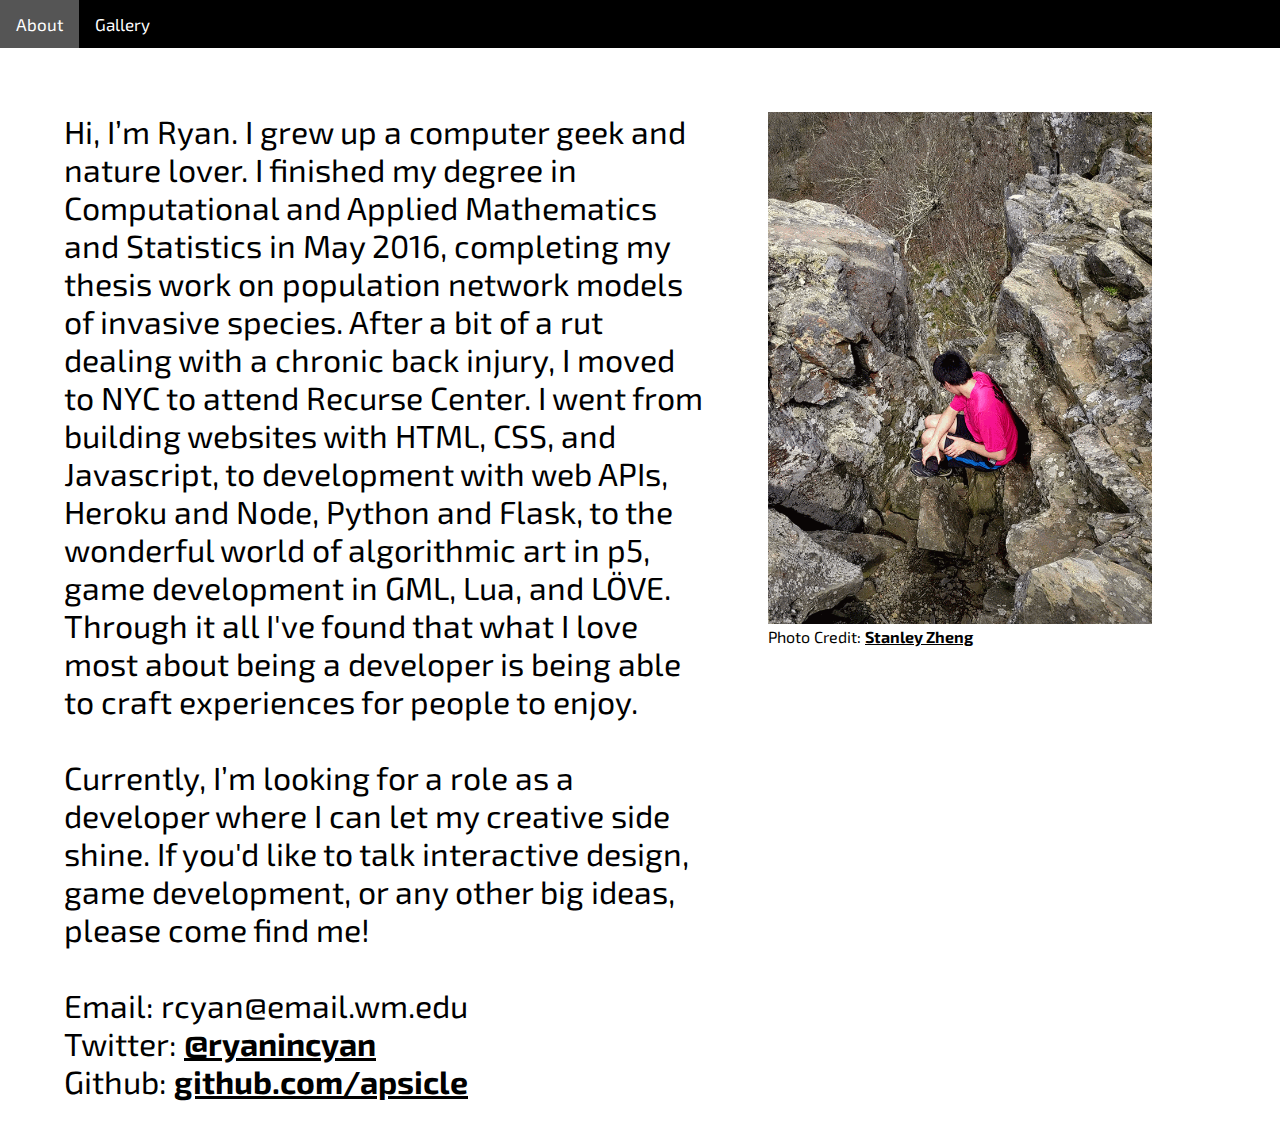
==== index.html @ 7eefd026 "release 1.0 woohoo" ====
<!DOCTYPE HTML>
<meta charset="UTF-8">
<html>
<head>
	<title>Ryan Yan</title>
	<link href="https://fonts.googleapis.com/css?family=Exo+2:200" rel="stylesheet">
	<link rel="stylesheet" href="css/style.css">
	<script src='js/modernizr.js'></script>
	<script src="https://code.jquery.com/jquery-1.10.2.js"></script>

	<div class="navbar-container">
		<ul class="topnav" id="main-topnav">
			<li><a href="index.html" onclick="show_about()">About</a></li>
			<li><a href="gallery.html" onclick="show_carousel()">Gallery</a></li>
		</ul>
	</div>
</head>

<body>
	<div id="about_page">
		<p id="column1">Hi, I’m Ryan. I grew up a computer geek and nature lover. I finished my degree in Computational and Applied Mathematics and Statistics in May 2016, completing my thesis work on population network models of invasive species. After a bit of a rut dealing with a chronic back injury, I moved to NYC to attend Recurse Center. I went from building websites with HTML, CSS, and Javascript, to development with web APIs, Heroku and Node, Python and Flask, to the wonderful world of algorithmic art in p5, game development in GML, Lua, and LÖVE. Through it all I've found that what I love most about being a developer is being able to craft experiences for people to enjoy.
		<br>
		<br>
		Currently, I’m looking for a role as a developer where I can let my creative side shine. If you'd like to talk interactive design, game development, or any other big ideas, please come find me!
		<br>
		<br>
		Email: rcyan@email.wm.edu
		<br>
		Twitter: <a style="color: black;" class='my_link' href="https://twitter.com/ryanincyan">@ryanincyan</a>
		<br>
		Github: <a style="color: black;" class='my_link' href="https://github.com/apsicle">github.com/apsicle</a>
		</p><div id="column2"><img src="splash.gif">Photo Credit: <a style="color: black" class='my_link' href="https://twitter.com/StanZheng">Stanley Zheng</a></div>

	</div>
</body>
</html>
---- css/style.css ----
html {
	height: 100%;
	width: 100%;
}

body {
	font-family: 'Exo 2', sans-serif;
	background-color: white;
	overflow: hidden;
	height: 100%;
	width: 100%;
	margin: 0;
}

/* across all pages */
.my_link {
	color: white;
	font-weight: bold;
}

#column1 {
	width: 50%;
	height: auto;
	margin-left: 5%;
	margin-top: 5%;
	font-size: 32px;
	position: relative;
	vertical-align: top;
	display: inline-block;
}

#column2 {
	width: 30%;
	height: auto;
	margin-left: 5%;
	margin-top: 5%;
	position: relative;
	display: inline-block;
}

#column2 img {
	width: 100%;
	height: 100%;

}

/*
#fig_1:hover .overlay {
	opacity: 1;
	transform: scale(1.25, 1.25);
}

#fig_2:hover .overlay {
	opacity: 1;
	transform: scale(1.25, 1.25);
}

#fig_3:hover .overlay {
	opacity: 1;
	transform: scale(1.25, 1.25);
}

#fig_4:hover .overlay {
	opacity: 1;
	transform: scale(1.25, 1.25);
}

#fig_5:hover .overlay {
	opacity: 1;
	transform: scale(1.25, 1.25);
}
*/

ul.topnav {
    list-style-type:none;
    margin: 0;
    padding: 0;
    width: 100%;
    overflow: hidden;
    position: relative;
    background-color: black;
}

ul.topnav li {
    float: left;
    text-align: center;
    color: white;
}

ul.topnav li a {
    display: inline-block;
    color: #ffffff;
    text-align: center;
    padding: 14px 16px;
    text-decoration: none;
    transition: 0.3s;
    font-size: 17px;
}

ul.topnav li a:hover {background-color: #555;}

ul.topnav li.icon {display:none;}

/* About page */

#about_page {
	background: white;
	width: 100%;
	height: 100%;
	display: inline-block;
	transition: background-color 1s ease-out;
}

/*Image carousel containers and video overlays*/
#carousel_page{
	background: white;
	position: relative;
	width: 100%;
	height: 100%;
	margin: 0 auto;
	display: inline-block;
	transition: background-color 1s ease-out;
}

.carousel_container {
	margin: 0 auto; 
	margin-top: 10%;
	margin-left: 20%;
	width: 800px;
	height: 450px;
	position: relative;
	perspective: 4000px;
	display: inline-block;
}

#carousel {
	width: 100%;
	height: 100%;
	position: absolute;
	transform-style: preserve-3d;
	transition: transform 1.0s ease-out;
}

#carousel figure {
	margin: 0;
	display: block;
	position: absolute;
	width: 640px;
	height: 360px;
	left: 30px;
	top: 30px;
	transition: transform 1.0s ease, scale 1.0s ease;
}

.carousel_image {
  	width: 100%;
  	height: 100%;
	position: absolute;
}

.overlay {
    position: absolute; 
    width: 100%;
    height: 100%;
	opacity: 0;
	transition: all 0.5s ease-out;

}

/*Buttons to move through the carousel*/

.button_container {
	position: relative;
	margin-left: 20%;
	text-align: left;
}

.my_button {
	color: white;
	font-size: 24px;
	margin: 10px;
	position: relative;
	display: inline-block;
}

/*Side bar with titles of projects / descriptions*/

.sidebar {
	opacity: 0;
	box-shadow: 10px;
	border-width: 2px;
	border-color: white;
	border-top-style: solid;
	border-bottom-style: solid;

	padding-left: 5px;
	padding-top: 5px;

	margin-left: 10%;
	
	width: 25%;
	height: 80%;
	position: absolute;
	display: inline-block;

	transition: opacity 0.5s linear;
}

#item_title {
	color: white;
	text-align: center;
	font-size: 32px;
	opacity: 1;
	transition: opacity 0.5s linear;
}

#item_description {
	color: white;
	text-align: left;
	font-size: 28px;
	opacity: 1;
	transition: opacity 0.5s linear;
}
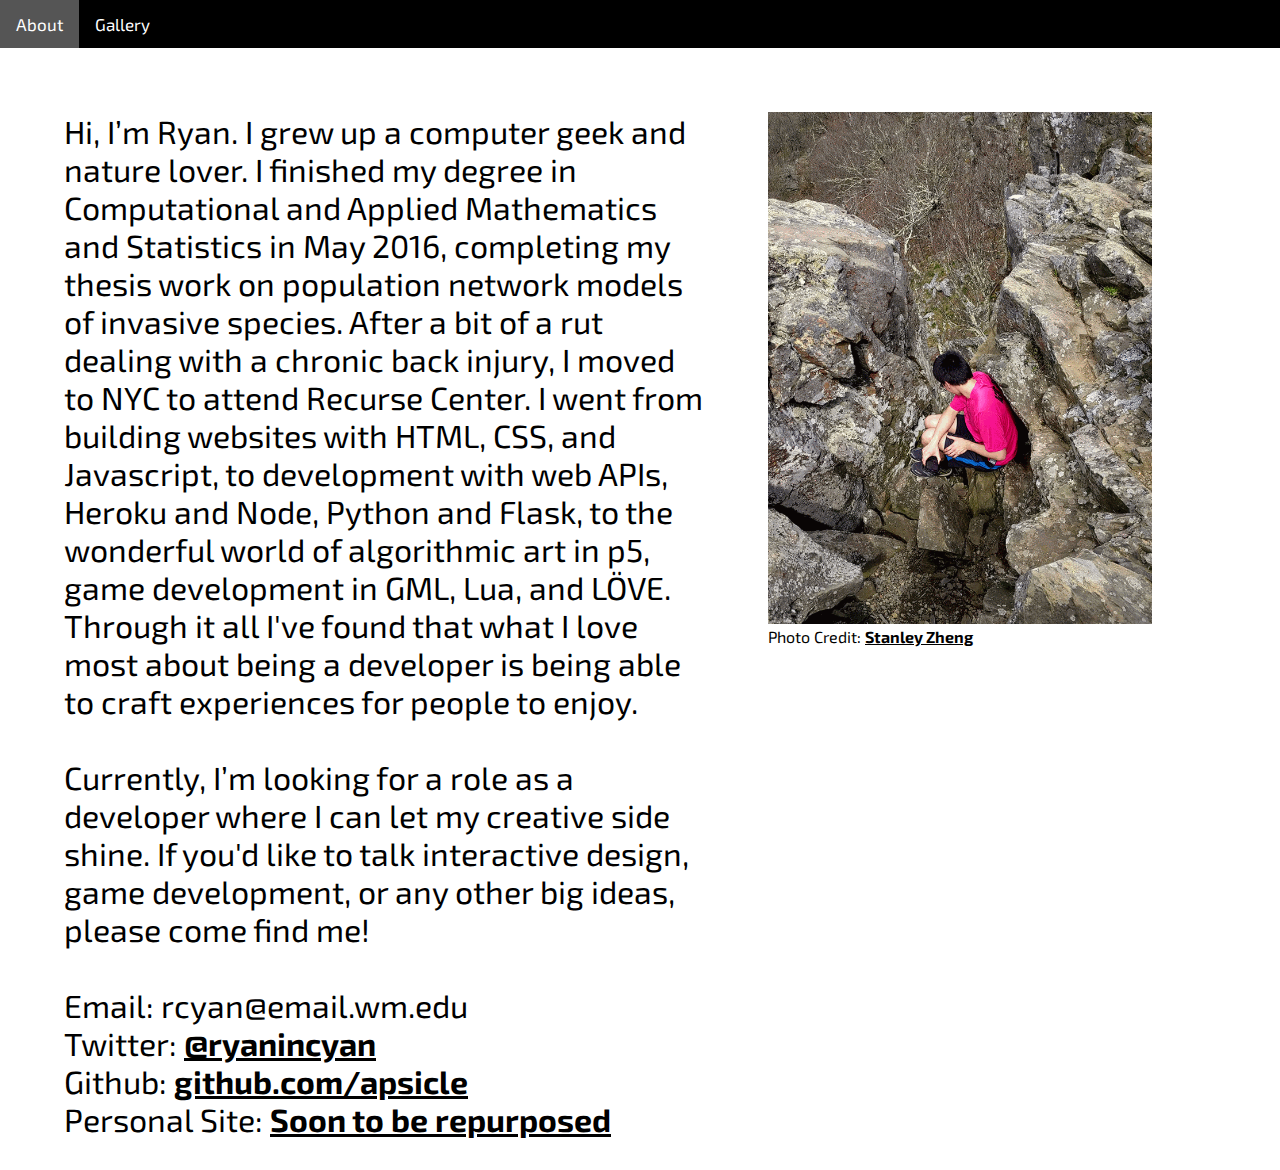
==== commit cec95ed8: "added link to old site" ====
--- a/index.html
+++ b/index.html
@@ -29,8 +29,9 @@
 		Twitter: <a style="color: black;" class='my_link' href="https://twitter.com/ryanincyan">@ryanincyan</a>
 		<br>
 		Github: <a style="color: black;" class='my_link' href="https://github.com/apsicle">github.com/apsicle</a>
+		<br>
+		Personal Site: <a style="color: black;" class='my_link' href="http://ryancyan.com/">Soon to be repurposed</a>
 		</p><div id="column2"><img src="splash.gif">Photo Credit: <a style="color: black" class='my_link' href="https://twitter.com/StanZheng">Stanley Zheng</a></div>
-
 	</div>
 </body>
 </html>
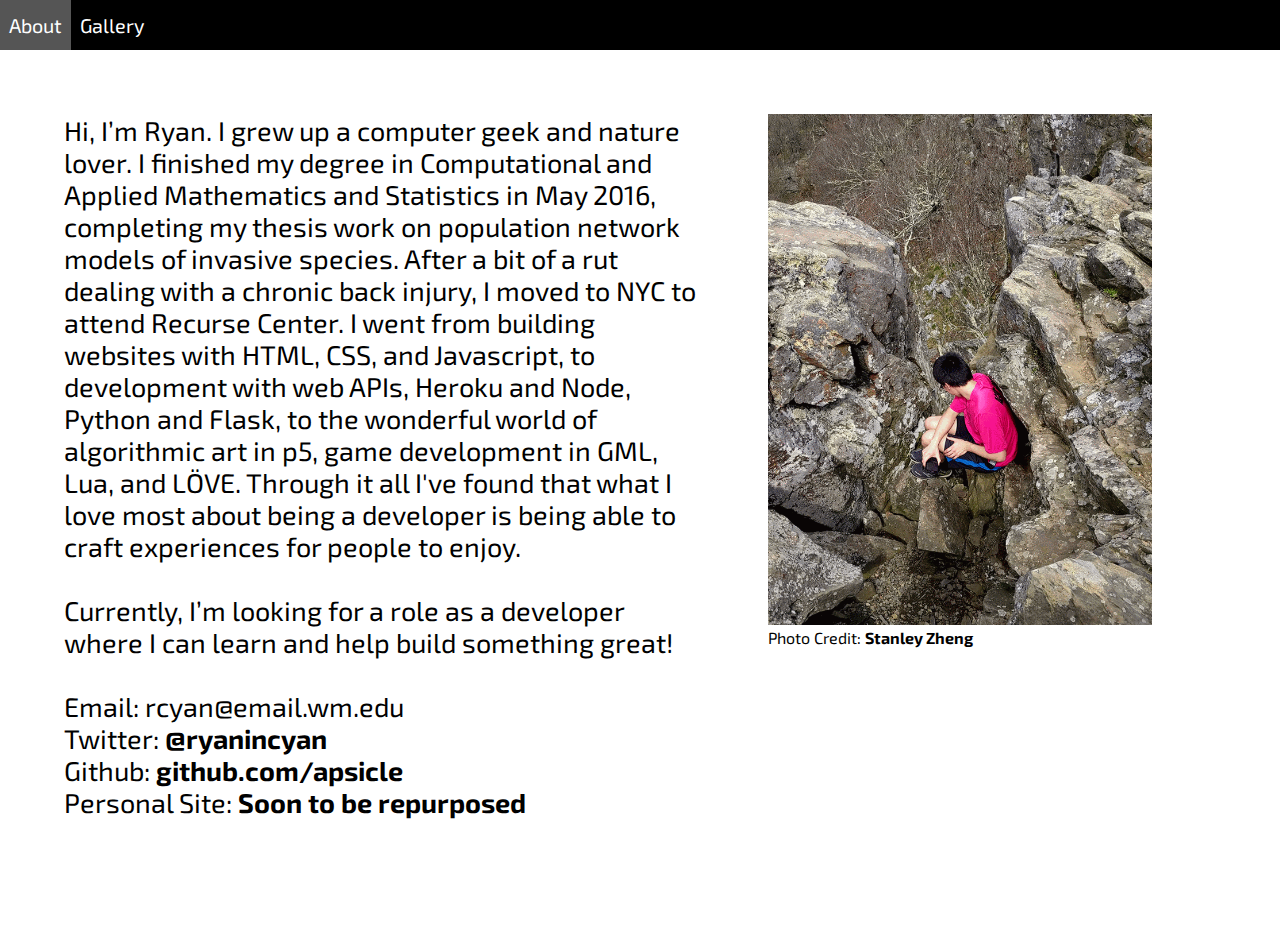
==== commit fc51a55c: "moved some containers around" ====
--- a/index.html
+++ b/index.html
@@ -7,6 +7,7 @@
 	<link rel="stylesheet" href="css/style.css">
 	<script src='js/modernizr.js'></script>
 	<script src="https://code.jquery.com/jquery-1.10.2.js"></script>
+	
 
 	<div class="navbar-container">
 		<ul class="topnav" id="main-topnav">
@@ -21,7 +22,7 @@
 		<p id="column1">Hi, I’m Ryan. I grew up a computer geek and nature lover. I finished my degree in Computational and Applied Mathematics and Statistics in May 2016, completing my thesis work on population network models of invasive species. After a bit of a rut dealing with a chronic back injury, I moved to NYC to attend Recurse Center. I went from building websites with HTML, CSS, and Javascript, to development with web APIs, Heroku and Node, Python and Flask, to the wonderful world of algorithmic art in p5, game development in GML, Lua, and LÖVE. Through it all I've found that what I love most about being a developer is being able to craft experiences for people to enjoy.
 		<br>
 		<br>
-		Currently, I’m looking for a role as a developer where I can let my creative side shine. If you'd like to talk interactive design, game development, or any other big ideas, please come find me!
+		Currently, I’m looking for a role as a developer where I can learn and help build something great!
 		<br>
 		<br>
 		Email: rcyan@email.wm.edu
--- a/css/style.css
+++ b/css/style.css
@@ -16,24 +16,25 @@
 .my_link {
 	color: white;
 	font-weight: bold;
+	text-decoration: none;
 }
 
 #column1 {
-	width: 50%;
+	width: 50vw;
 	height: auto;
-	margin-left: 5%;
-	margin-top: 5%;
-	font-size: 32px;
+	margin-left: 5vw;
+	margin-top: 5vw;
+	font-size: 3vh;
 	position: relative;
 	vertical-align: top;
 	display: inline-block;
 }
 
 #column2 {
-	width: 30%;
+	width: 30vw;
 	height: auto;
-	margin-left: 5%;
-	margin-top: 5%;
+	margin-left: 5vw;
+	margin-top: 5vw;
 	position: relative;
 	display: inline-block;
 }
@@ -91,10 +92,10 @@
     display: inline-block;
     color: #ffffff;
     text-align: center;
-    padding: 14px 16px;
+    padding: 1vw 1vh;
     text-decoration: none;
     transition: 0.3s;
-    font-size: 17px;
+    font-size: 2.2vh;
 }
 
 ul.topnav li a:hover {background-color: #555;}
@@ -105,8 +106,8 @@
 
 #about_page {
 	background: white;
-	width: 100%;
-	height: 100%;
+	width: 100vw;
+	height: 100vh;
 	display: inline-block;
 	transition: background-color 1s ease-out;
 }
@@ -126,8 +127,8 @@
 	margin: 0 auto; 
 	margin-top: 10%;
 	margin-left: 20%;
-	width: 800px;
-	height: 450px;
+	width: 41.67vw;
+	height: 41.67vh;
 	position: relative;
 	perspective: 4000px;
 	display: inline-block;
@@ -145,10 +146,10 @@
 	margin: 0;
 	display: block;
 	position: absolute;
-	width: 640px;
-	height: 360px;
-	left: 30px;
-	top: 30px;
+	width: 33.33vw;
+	height: 33.33vh;
+	left: 1.5vw;
+	top: 2.8vh;
 	transition: transform 1.0s ease, scale 1.0s ease;
 }
 
@@ -156,6 +157,7 @@
   	width: 100%;
   	height: 100%;
 	position: absolute;
+
 }
 
 .overlay {
@@ -171,14 +173,17 @@
 
 .button_container {
 	position: relative;
-	margin-left: 20%;
+	margin-left: 17vw;
+	margin-top: 10vh;
 	text-align: left;
 }
 
+.my_button:hover {transform: scale(1.1, 1.1); cursor: pointer;}
+
 .my_button {
 	color: white;
-	font-size: 24px;
-	margin: 10px;
+	font-size: 2.4vh;
+	margin: 1vw;
 	position: relative;
 	display: inline-block;
 }
@@ -187,19 +192,20 @@
 
 .sidebar {
 	opacity: 0;
-	box-shadow: 10px;
-	border-width: 2px;
+	box-shadow: .5vw;
+	
+	border-width: .025vw;
 	border-color: white;
 	border-top-style: solid;
 	border-bottom-style: solid;
 
-	padding-left: 5px;
-	padding-top: 5px;
-
-	margin-left: 10%;
+	padding-left: .25vw;
+	padding-top: 0;
+
+	margin-left: 15vw;
 	
-	width: 25%;
-	height: 80%;
+	width: 20vw;
+	height: 50vh;
 	position: absolute;
 	display: inline-block;
 
@@ -209,7 +215,7 @@
 #item_title {
 	color: white;
 	text-align: center;
-	font-size: 32px;
+	font-size: 3vh;
 	opacity: 1;
 	transition: opacity 0.5s linear;
 }
@@ -217,7 +223,7 @@
 #item_description {
 	color: white;
 	text-align: left;
-	font-size: 28px;
+	font-size: 2.4vh;
 	opacity: 1;
 	transition: opacity 0.5s linear;
 }
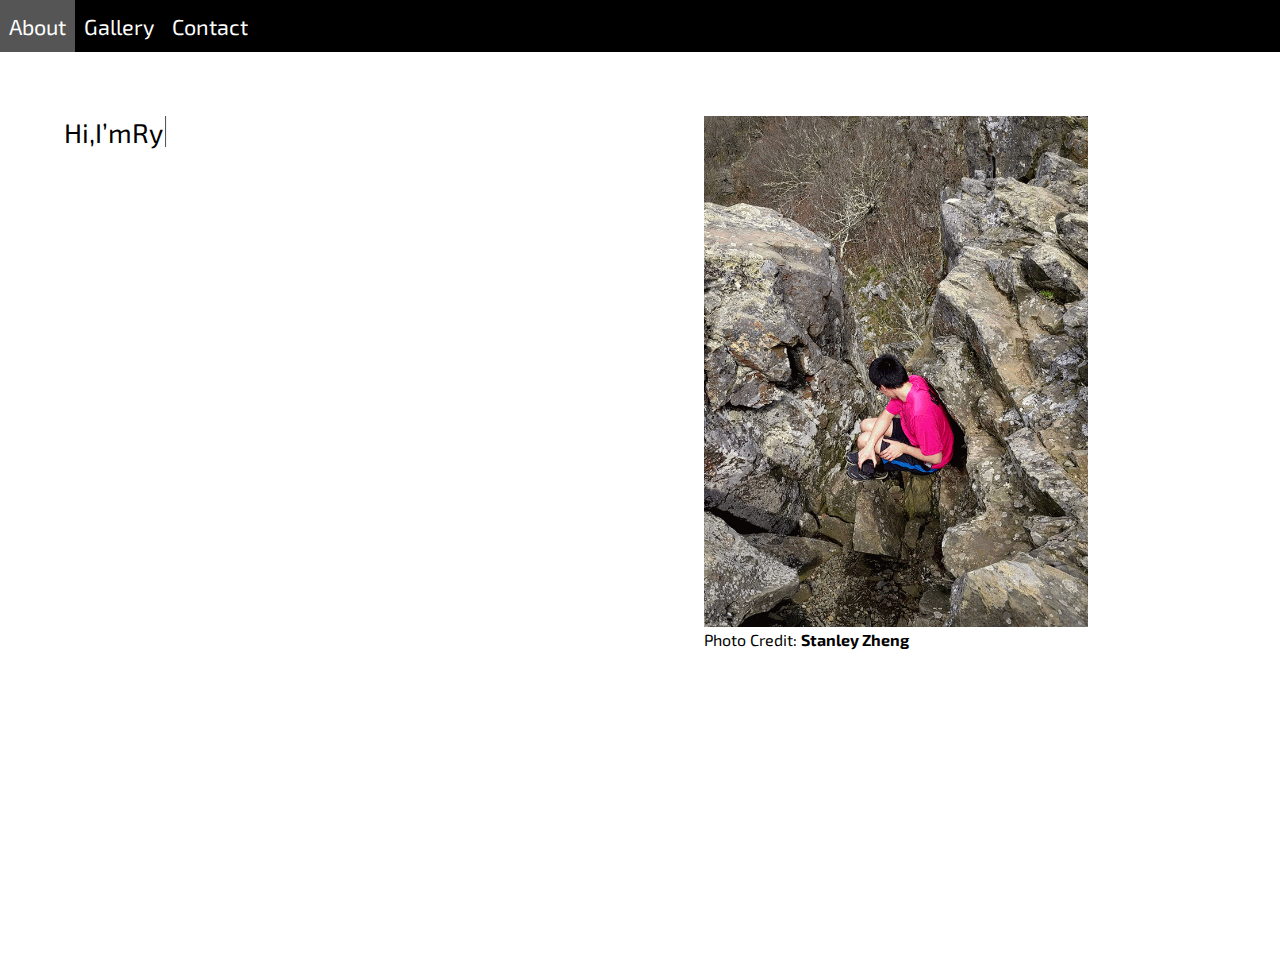
==== commit a8979948: "added cursor animation" ====
--- a/index.html
+++ b/index.html
@@ -7,18 +7,21 @@
 	<link rel="stylesheet" href="css/style.css">
 	<script src='js/modernizr.js'></script>
 	<script src="https://code.jquery.com/jquery-1.10.2.js"></script>
+	<script src='js/game.js'></script>
 	
 
 	<div class="navbar-container">
 		<ul class="topnav" id="main-topnav">
 			<li><a href="index.html" onclick="show_about()">About</a></li>
 			<li><a href="gallery.html" onclick="show_carousel()">Gallery</a></li>
+			<li><a href="contact.html" onclick="show_contact()">Contact</a></li>
 		</ul>
 	</div>
 </head>
 
 <body>
 	<div id="about_page">
+		<!--
 		<p id="column1">Hi, I’m Ryan. I grew up a computer geek and nature lover. I finished my degree in Computational and Applied Mathematics and Statistics in May 2016, completing my thesis work on population network models of invasive species. After a bit of a rut dealing with a chronic back injury, I moved to NYC to attend Recurse Center. I went from building websites with HTML, CSS, and Javascript, to development with web APIs, Heroku and Node, Python and Flask, to the wonderful world of algorithmic art in p5, game development in GML, Lua, and LÖVE. Through it all I've found that what I love most about being a developer is being able to craft experiences for people to enjoy.
 		<br>
 		<br>
@@ -32,7 +35,11 @@
 		Github: <a style="color: black;" class='my_link' href="https://github.com/apsicle">github.com/apsicle</a>
 		<br>
 		Personal Site: <a style="color: black;" class='my_link' href="http://ryancyan.com/">Soon to be repurposed</a>
-		</p><div id="column2"><img src="splash.gif">Photo Credit: <a style="color: black" class='my_link' href="https://twitter.com/StanZheng">Stanley Zheng</a></div>
+		!-->
+		
+		<p id="column1_1"></p>
+		<p id="column1_2"></p>
+		<div id="column2"><img src="splash.gif">Photo Credit: <a style="color: black" class='my_link' href="https://twitter.com/StanZheng">Stanley Zheng</a></div>
 	</div>
 </body>
 </html>
--- a/css/style.css
+++ b/css/style.css
@@ -10,6 +10,7 @@
 	height: 100%;
 	width: 100%;
 	margin: 0;
+	transition: background-color 1s ease-out;
 }
 
 /* across all pages */
@@ -18,59 +19,6 @@
 	font-weight: bold;
 	text-decoration: none;
 }
-
-#column1 {
-	width: 50vw;
-	height: auto;
-	margin-left: 5vw;
-	margin-top: 5vw;
-	font-size: 3vh;
-	position: relative;
-	vertical-align: top;
-	display: inline-block;
-}
-
-#column2 {
-	width: 30vw;
-	height: auto;
-	margin-left: 5vw;
-	margin-top: 5vw;
-	position: relative;
-	display: inline-block;
-}
-
-#column2 img {
-	width: 100%;
-	height: 100%;
-
-}
-
-/*
-#fig_1:hover .overlay {
-	opacity: 1;
-	transform: scale(1.25, 1.25);
-}
-
-#fig_2:hover .overlay {
-	opacity: 1;
-	transform: scale(1.25, 1.25);
-}
-
-#fig_3:hover .overlay {
-	opacity: 1;
-	transform: scale(1.25, 1.25);
-}
-
-#fig_4:hover .overlay {
-	opacity: 1;
-	transform: scale(1.25, 1.25);
-}
-
-#fig_5:hover .overlay {
-	opacity: 1;
-	transform: scale(1.25, 1.25);
-}
-*/
 
 ul.topnav {
     list-style-type:none;
@@ -95,12 +43,43 @@
     padding: 1vw 1vh;
     text-decoration: none;
     transition: 0.3s;
-    font-size: 2.2vh;
+    font-size: 2.4vh;
 }
 
 ul.topnav li a:hover {background-color: #555;}
 
 ul.topnav li.icon {display:none;}
+
+
+
+/*
+#fig_1:hover .overlay {
+	opacity: 1;
+	transform: scale(1.25, 1.25);
+}
+
+#fig_2:hover .overlay {
+	opacity: 1;
+	transform: scale(1.25, 1.25);
+}
+
+#fig_3:hover .overlay {
+	opacity: 1;
+	transform: scale(1.25, 1.25);
+}
+
+#fig_4:hover .overlay {
+	opacity: 1;
+	transform: scale(1.25, 1.25);
+}
+
+#fig_5:hover .overlay {
+	opacity: 1;
+	transform: scale(1.25, 1.25);
+}
+*/
+
+
 
 /* About page */
 
@@ -112,6 +91,54 @@
 	transition: background-color 1s ease-out;
 }
 
+#column1_1 {
+	width: 45vw;
+	height: auto;
+	margin-left: 5vw;
+	margin-top: 5vw;
+	font-size: 3vh;
+	position: absolute;
+	vertical-align: top;
+	display: inline-block;
+}
+
+#column1_1 img {
+	width: auto;
+	height: auto;
+	max-height: 3.5vh;
+	max-width: 3.5vh;
+	margin: 0;
+	position: absolute;
+}
+
+#column1_2 {
+	width: 45vw;
+	height: auto;
+	margin-left: 5vw;
+	margin-top: 0vw;
+	font-size: 3vh;
+	position: absolute;
+	vertical-align: top;
+	display: inline-block;
+}
+
+#column2 {
+	width: 30vw;
+	height: auto;
+	margin-left: 55vw;
+	margin-top: 5vw;
+	position: absolute;
+	display: inline-block;
+}
+
+#column2 img {
+	width: 100%;
+	height: 100%;
+	position: relative;
+
+}
+
+/*Gallery Page*/
 /*Image carousel containers and video overlays*/
 #carousel_page{
 	background: white;
@@ -125,8 +152,8 @@
 
 .carousel_container {
 	margin: 0 auto; 
-	margin-top: 10%;
-	margin-left: 20%;
+	margin-top: 10vh;
+	margin-left: 20vw;
 	width: 41.67vw;
 	height: 41.67vh;
 	position: relative;
@@ -147,7 +174,7 @@
 	display: block;
 	position: absolute;
 	width: 33.33vw;
-	height: 33.33vh;
+	height: 37.33vh;
 	left: 1.5vw;
 	top: 2.8vh;
 	transition: transform 1.0s ease, scale 1.0s ease;
@@ -173,7 +200,7 @@
 
 .button_container {
 	position: relative;
-	margin-left: 17vw;
+	margin-left: 16vw;
 	margin-top: 10vh;
 	text-align: left;
 }
@@ -182,7 +209,7 @@
 
 .my_button {
 	color: white;
-	font-size: 2.4vh;
+	font-size: 2.7vh;
 	margin: 1vw;
 	position: relative;
 	display: inline-block;
@@ -215,7 +242,7 @@
 #item_title {
 	color: white;
 	text-align: center;
-	font-size: 3vh;
+	font-size: 3.5vh;
 	opacity: 1;
 	transition: opacity 0.5s linear;
 }
@@ -223,7 +250,7 @@
 #item_description {
 	color: white;
 	text-align: left;
-	font-size: 2.4vh;
+	font-size: 2.7vh;
 	opacity: 1;
 	transition: opacity 0.5s linear;
 }
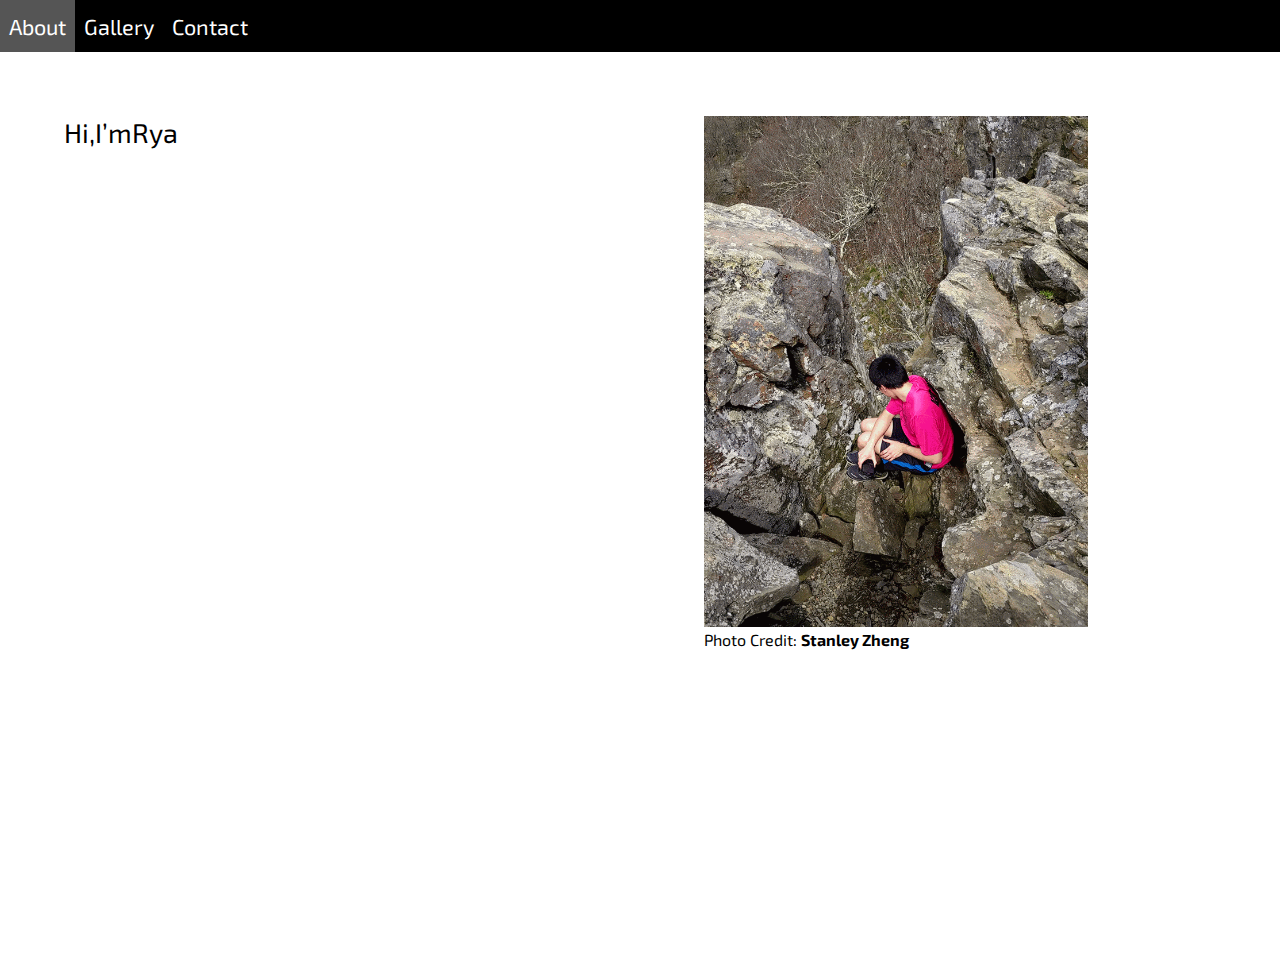
==== commit de5c2b84: "Switched out gif for performance on mobile and changed button transition to match feel of other comp" ====
--- a/index.html
+++ b/index.html
@@ -39,7 +39,7 @@
 		
 		<p id="column1_1"></p>
 		<p id="column1_2"></p>
-		<div id="column2"><img src="splash.gif">Photo Credit: <a style="color: black" class='my_link' href="https://twitter.com/StanZheng">Stanley Zheng</a></div>
+		<div id="column2"><img src="output/tmp-2.gif">Photo Credit: <a style="color: black" class='my_link' href="https://twitter.com/StanZheng">Stanley Zheng</a></div>
 	</div>
 </body>
 </html>
--- a/css/style.css
+++ b/css/style.css
@@ -200,12 +200,12 @@
 
 .button_container {
 	position: relative;
-	margin-left: 16vw;
+	margin-left: 15vw;
 	margin-top: 10vh;
 	text-align: left;
 }
 
-.my_button:hover {transform: scale(1.1, 1.1); cursor: pointer;}
+.my_button:hover {transform: scale(1.2, 1.2); cursor: pointer;}
 
 .my_button {
 	color: white;
@@ -213,6 +213,7 @@
 	margin: 1vw;
 	position: relative;
 	display: inline-block;
+	transition: transform .5s ease-out;
 }
 
 /*Side bar with titles of projects / descriptions*/
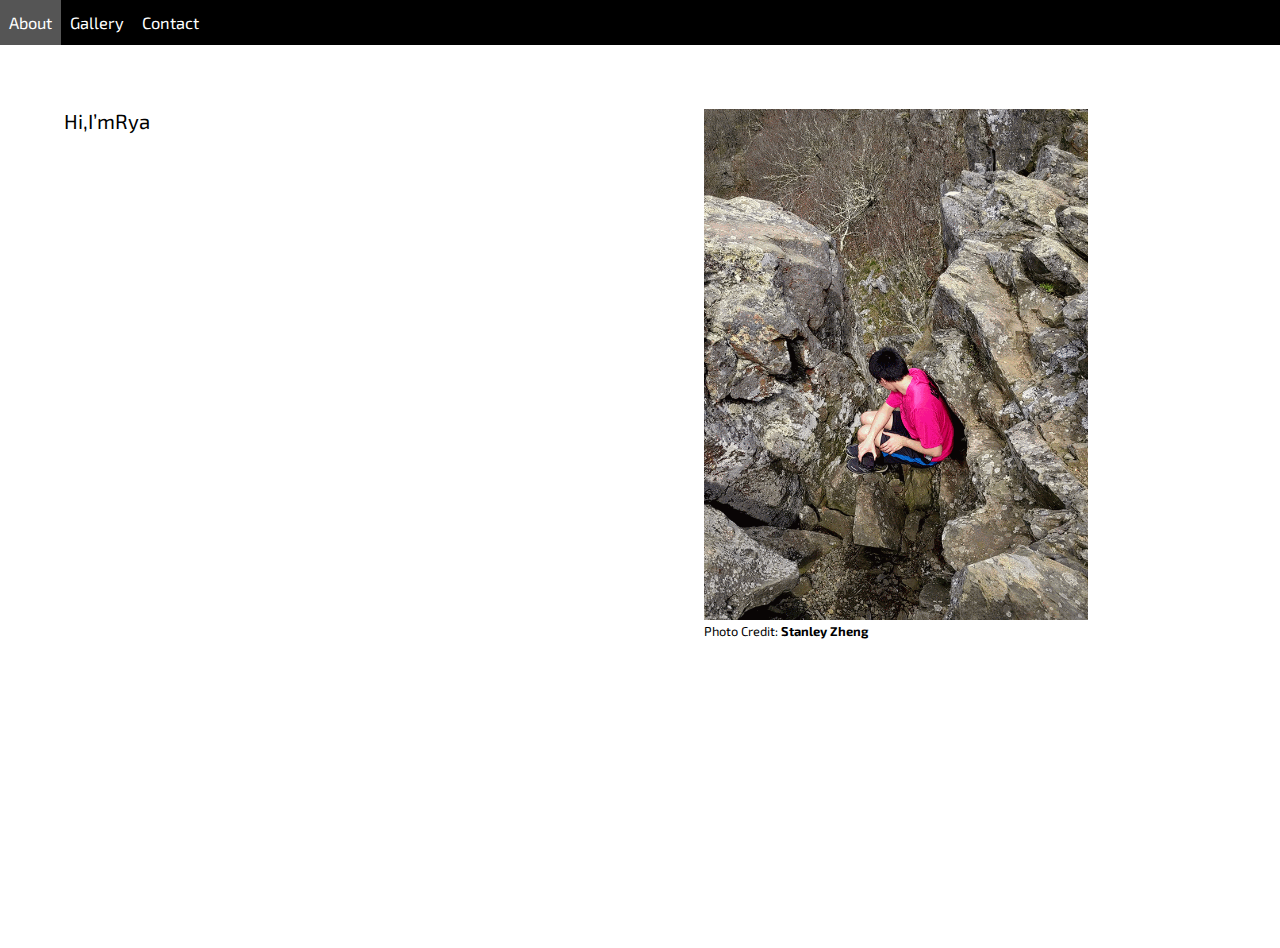
==== commit 307198c8: "Changed font from vh to vw to be more responsive" ====
--- a/index.html
+++ b/index.html
@@ -12,9 +12,9 @@
 
 	<div class="navbar-container">
 		<ul class="topnav" id="main-topnav">
-			<li><a href="index.html" onclick="show_about()">About</a></li>
-			<li><a href="gallery.html" onclick="show_carousel()">Gallery</a></li>
-			<li><a href="contact.html" onclick="show_contact()">Contact</a></li>
+			<li><a href="index.html">About</a></li>
+			<li><a href="gallery.html">Gallery</a></li>
+			<li><a href="contact.html">Contact</a></li>
 		</ul>
 	</div>
 </head>
--- a/css/style.css
+++ b/css/style.css
@@ -43,7 +43,7 @@
     padding: 1vw 1vh;
     text-decoration: none;
     transition: 0.3s;
-    font-size: 2.4vh;
+    font-size: 1.28vw;
 }
 
 ul.topnav li a:hover {background-color: #555;}
@@ -96,7 +96,7 @@
 	height: auto;
 	margin-left: 5vw;
 	margin-top: 5vw;
-	font-size: 3vh;
+	font-size: 1.6vw;
 	position: absolute;
 	vertical-align: top;
 	display: inline-block;
@@ -116,7 +116,7 @@
 	height: auto;
 	margin-left: 5vw;
 	margin-top: 0vw;
-	font-size: 3vh;
+	font-size: 1.6vw;
 	position: absolute;
 	vertical-align: top;
 	display: inline-block;
@@ -127,6 +127,7 @@
 	height: auto;
 	margin-left: 55vw;
 	margin-top: 5vw;
+	font-size: 1vw;
 	position: absolute;
 	display: inline-block;
 }
@@ -209,7 +210,7 @@
 
 .my_button {
 	color: white;
-	font-size: 2.7vh;
+	font-size: 1.44vw;
 	margin: 1vw;
 	position: relative;
 	display: inline-block;
@@ -243,7 +244,7 @@
 #item_title {
 	color: white;
 	text-align: center;
-	font-size: 3.5vh;
+	font-size: 1.86vw;
 	opacity: 1;
 	transition: opacity 0.5s linear;
 }
@@ -251,7 +252,7 @@
 #item_description {
 	color: white;
 	text-align: left;
-	font-size: 2.7vh;
+	font-size: 1.44vw;
 	opacity: 1;
 	transition: opacity 0.5s linear;
 }
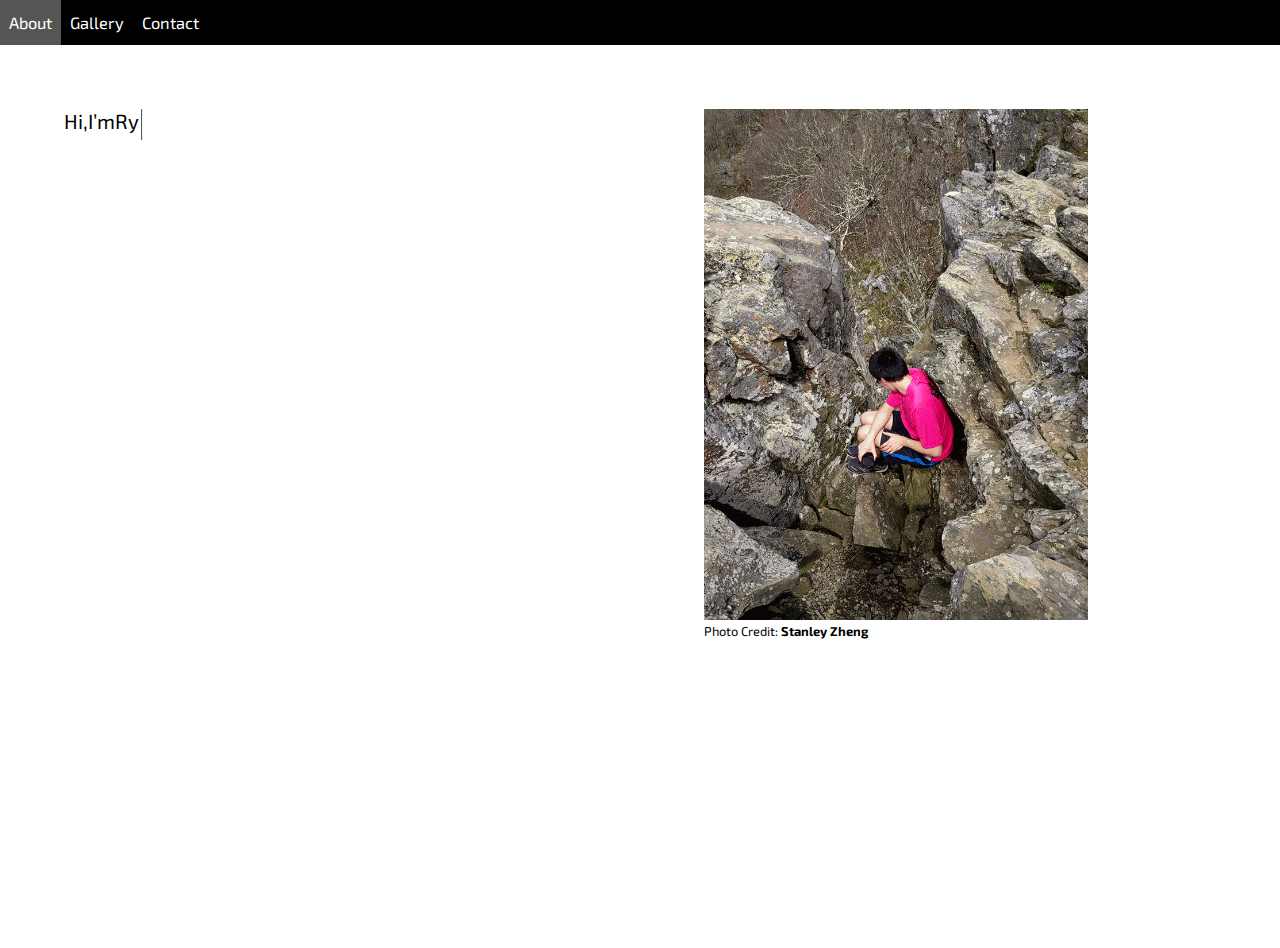
==== commit 9ea9bd68: "added resume to static files" ====
--- a/index.html
+++ b/index.html
@@ -22,7 +22,7 @@
 <body>
 	<div id="about_page">
 		<!--
-		<p id="column1">Hi, I’m Ryan. I grew up a computer geek and nature lover. I finished my degree in Computational and Applied Mathematics and Statistics in May 2016, completing my thesis work on population network models of invasive species. After a bit of a rut dealing with a chronic back injury, I moved to NYC to attend Recurse Center. I went from building websites with HTML, CSS, and Javascript, to development with web APIs, Heroku and Node, Python and Flask, to the wonderful world of algorithmic art in p5, game development in GML, Lua, and LÖVE. Through it all I've found that what I love most about being a developer is being able to craft experiences for people to enjoy.
+		<p id="column1">Hi, I’m Ryan. I grew up a computer geek and nature lover. I finished my degree in Computational and Applied Mathematics and Statistics in May 2016, completing my thesis work on population network models of invasive species. After graduation, I attended Recurse Center. I went from building websites with HTML, CSS, and Javascript, to development with web APIs, Node and React, Python and Flask, to the wonderful world of algorithmic art in p5, game development in GML, Lua, and LÖVE. Through it all I've found that what I love most about being a developer is being able to craft experiences for people to enjoy.
 		<br>
 		<br>
 		Currently, I’m looking for a role as a developer where I can learn and help build something great!
--- a/css/style.css
+++ b/css/style.css
@@ -102,6 +102,8 @@
 	display: inline-block;
 }
 
+#column1_1:hover {cursor: pointer;}
+
 #column1_1 img {
 	width: auto;
 	height: auto;
